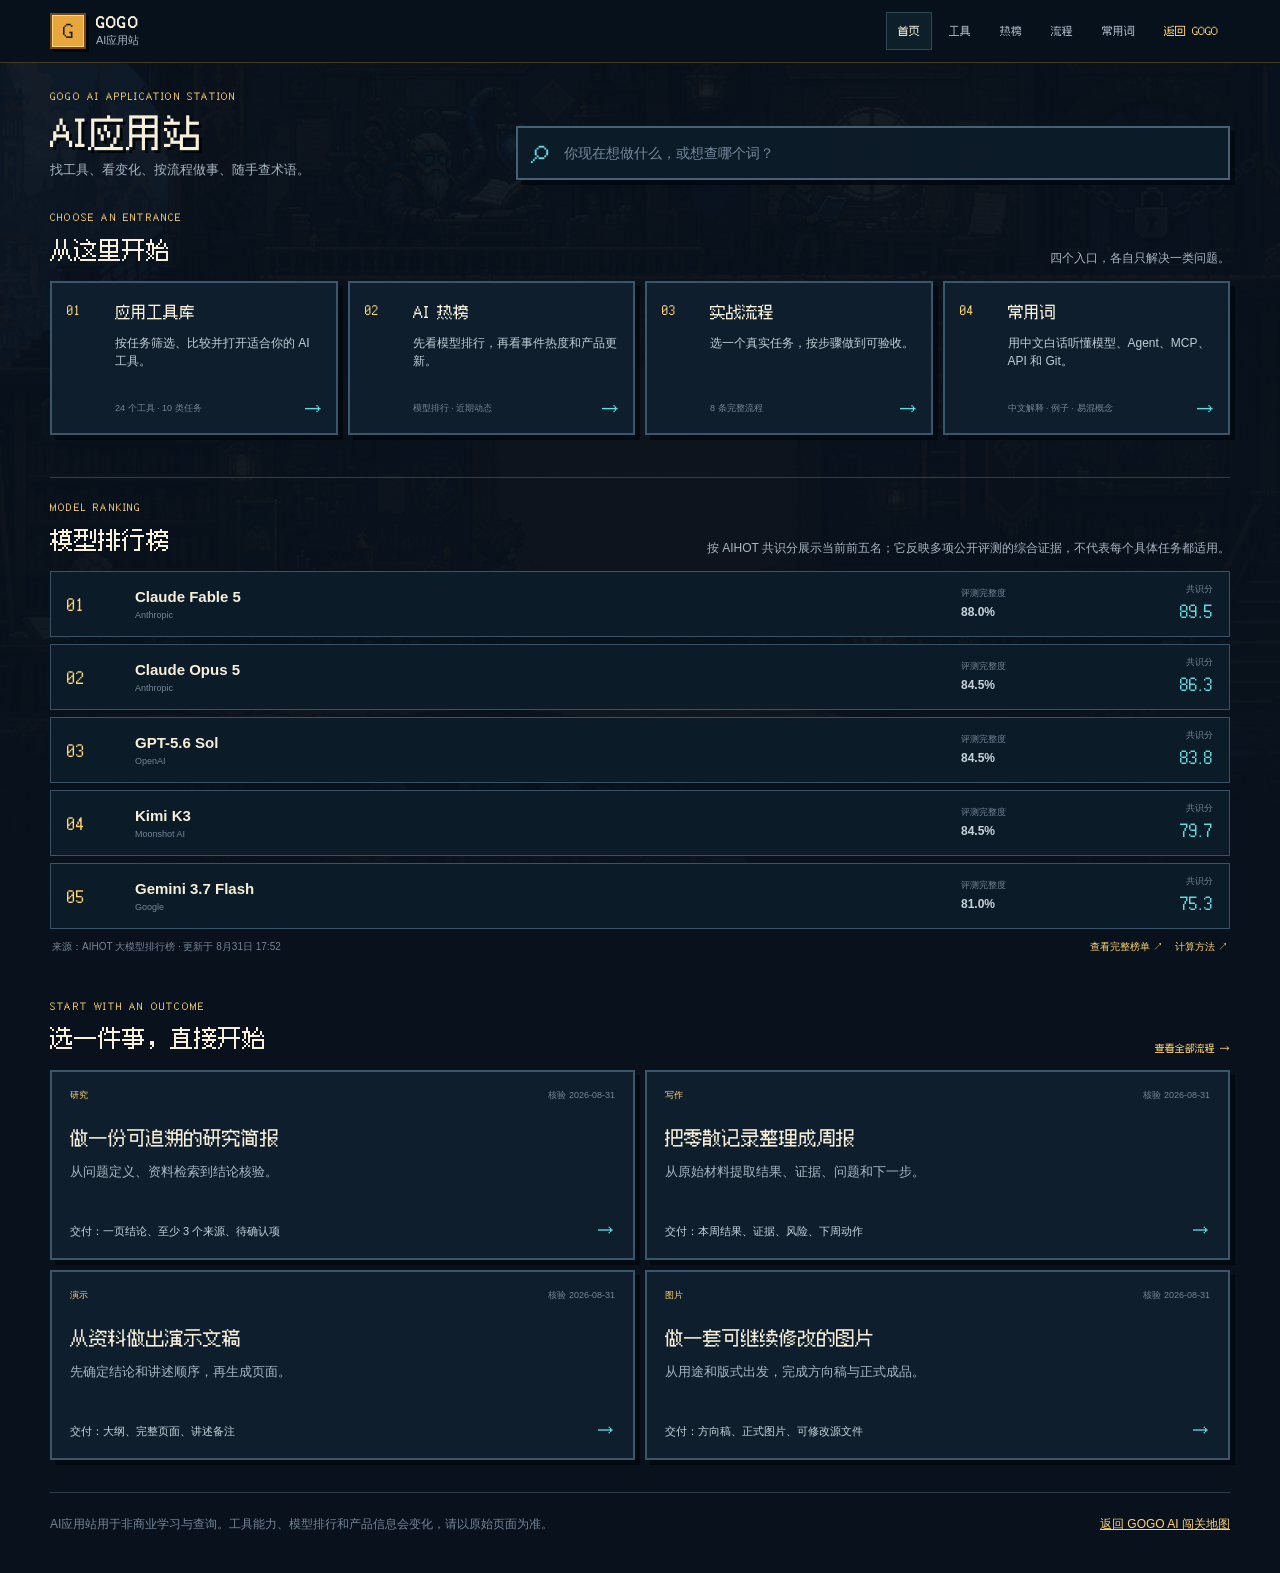
==== ai-tools.html @ c6ff5d8d "feat: launch AI application station" ====
<!doctype html>
<html lang="zh-CN">
<head>
  <meta charset="utf-8">
  <meta name="viewport" content="width=device-width, initial-scale=1">
  <meta name="description" content="GOGO AI应用站：找工具、看模型排行与 AI 动态、按实战流程完成任务，并用中文听懂常用词。">
  <meta name="theme-color" content="#08111c">
  <title>AI应用站 · GOGO</title>
  <link rel="icon" href="data:,">
  <link rel="stylesheet" href="ai-tools.css?v=20260831-station1">
  <script src="glossary-cards.js?v=20260831-station1" defer></script>
  <script src="ai-tools-data.js?v=20260831-catalog3" defer></script>
  <script src="ai-station-data.js?v=20260831-station1" defer></script>
  <script src="aihot-snapshot.js?v=20260831-station1" defer></script>
  <script src="ai-station.js?v=20260831-station1" defer></script>
  <script src="ai-tools.js?v=20260831-station1" defer></script>
</head>
<body>
  <a class="skip-link" href="#portal-grid">跳到主要内容</a>

  <header class="site-header">
    <div class="header-inner">
      <a class="brand" href="ai-tools.html" aria-label="返回 AI应用站首页">
        <span class="brand-mark" aria-hidden="true">G</span>
        <span class="brand-copy"><strong>GOGO</strong><small>AI应用站</small></span>
      </a>
      <nav class="top-nav" aria-label="AI应用站导航">
        <a href="ai-tools.html" data-nav-view="home">首页</a>
        <a href="?view=tools" data-nav-view="tools">工具</a>
        <a href="?view=hot" data-nav-view="hot">热榜</a>
        <a href="?view=flows" data-nav-view="flows">流程</a>
        <a href="?view=glossary" data-nav-view="glossary">常用词</a>
        <button id="header-compare" type="button" hidden disabled>对比 <span id="header-compare-count">0</span></button>
        <a class="back-link" href="index.html">返回 GOGO</a>
      </nav>
    </div>
  </header>

  <main>
    <section class="view-panel home-view" data-view-panel="home" aria-labelledby="home-title">
      <header class="home-hero">
        <div class="home-title-block">
          <p class="eyebrow">GOGO AI APPLICATION STATION</p>
          <h1 id="home-title">AI应用站</h1>
          <p>找工具、看变化、按流程做事、随手查术语。</p>
        </div>
        <div class="global-search-shell">
          <label class="sr-only" for="global-search">搜索工具、流程或常用词</label>
          <span class="search-icon" aria-hidden="true">⌕</span>
          <input id="global-search" type="search" autocomplete="off" placeholder="你现在想做什么，或想查哪个词？">
          <button id="clear-global-search" type="button" aria-label="清空全站搜索" hidden>×</button>
        </div>
      </header>

      <div class="global-search-results" id="global-search-results" aria-live="polite" hidden></div>

      <section class="portal-section" aria-labelledby="portal-title">
        <div class="section-heading compact-heading">
          <div>
            <p class="eyebrow">CHOOSE AN ENTRANCE</p>
            <h2 id="portal-title">从这里开始</h2>
          </div>
          <p>四个入口，各自只解决一类问题。</p>
        </div>
        <div class="portal-grid" id="portal-grid"></div>
      </section>

      <section class="ranking-section home-ranking" aria-labelledby="home-ranking-title">
        <div class="section-heading">
          <div>
            <p class="eyebrow">MODEL RANKING</p>
            <h2 id="home-ranking-title">模型排行榜</h2>
          </div>
          <p>按 AIHOT 共识分展示当前前五名；它反映多项公开评测的综合证据，不代表每个具体任务都适用。</p>
        </div>
        <div id="model-ranking-home"></div>
      </section>

      <section class="workflow-preview" aria-labelledby="home-workflow-title">
        <div class="section-heading">
          <div>
            <p class="eyebrow">START WITH AN OUTCOME</p>
            <h2 id="home-workflow-title">选一件事，直接开始</h2>
          </div>
          <a class="section-link" href="?view=flows">查看全部流程 →</a>
        </div>
        <div class="workflow-grid preview-grid" id="home-workflow-grid"></div>
      </section>
    </section>

    <section class="view-panel tools-view" data-view-panel="tools" aria-labelledby="page-title" hidden>
      <section class="catalog-intro">
        <div class="title-block">
          <p class="eyebrow">AI TOOL EXPLORER</p>
          <h1 id="page-title">应用工具库</h1>
          <p>搜索、筛选、比较，找到适合当前任务的工具。</p>
        </div>
        <div class="search-wrap">
          <label class="sr-only" for="tool-search">搜索 AI 工具或任务</label>
          <span class="search-icon" aria-hidden="true">⌕</span>
          <input id="tool-search" type="search" autocomplete="off" placeholder="你想用 AI 做什么？搜索工具或任务">
          <button id="clear-search" type="button" aria-label="清空搜索" hidden>×</button>
        </div>
      </section>

      <section class="filter-panel" aria-label="筛选工具">
        <div class="filter-group">
          <span class="filter-label">任务</span>
          <div class="category-filters" id="category-filters" role="group" aria-label="按任务筛选"></div>
        </div>
        <div class="filter-group region-row">
          <span class="filter-label">入口</span>
          <div class="region-filters" id="region-filters" role="group" aria-label="按产品入口筛选"></div>
          <button class="reset-button" id="reset-filters" type="button" hidden>清除筛选</button>
        </div>
      </section>

      <section class="tool-results" aria-labelledby="results-title">
        <div class="results-bar">
          <h2 id="results-title">全部工具</h2>
          <p id="result-count" role="status" aria-live="polite"></p>
        </div>
        <div class="tool-grid" id="tool-grid"></div>
        <div class="empty-state" id="empty-state" hidden>
          <strong>没有找到匹配工具</strong>
          <p>换一个关键词，或清除当前筛选。</p>
          <button type="button" data-reset-all>查看全部工具</button>
        </div>
      </section>

      <section class="comparison-preview" id="comparison" aria-labelledby="comparison-title">
        <div>
          <p class="eyebrow">COMPARE</p>
          <h2 id="comparison-title">能力对比</h2>
        </div>
        <p id="comparison-hint">从工具卡片中加入 2–4 个工具，即可横向查看能力。</p>
        <button id="section-compare" type="button" disabled>开始对比</button>
      </section>
    </section>

    <section class="view-panel hot-view" data-view-panel="hot" aria-labelledby="hot-title" hidden>
      <header class="page-intro">
        <p class="eyebrow">AI RANKING & UPDATES</p>
        <h1 id="hot-title">AI 热榜</h1>
        <p>先看模型排行，再看近期被集中关注的事件与产品更新。</p>
      </header>

      <section class="ranking-section" aria-labelledby="full-ranking-title">
        <div class="section-heading">
          <div>
            <p class="eyebrow">MODEL RANKING</p>
            <h2 id="full-ranking-title">模型排行榜</h2>
          </div>
          <p>默认按 AIHOT 共识分排序，展示前五名与评测完整度。</p>
        </div>
        <div id="model-ranking-full"></div>
      </section>

      <section class="news-section" aria-labelledby="event-news-title">
        <div class="section-heading">
          <div>
            <p class="eyebrow">EVENT ATTENTION</p>
            <h2 id="event-news-title">事件热度</h2>
          </div>
          <p>根据多个来源对同一事件的集中报道整理。</p>
        </div>
        <div class="news-grid event-grid" id="event-news-grid"></div>
      </section>

      <section class="news-section" aria-labelledby="product-news-title">
        <div class="section-heading">
          <div>
            <p class="eyebrow">PRODUCT UPDATES</p>
            <h2 id="product-news-title">产品关注</h2>
          </div>
          <p>最近一周值得继续打开原文核对的 AI 产品动态。</p>
        </div>
        <div class="news-grid product-grid" id="product-news-grid"></div>
      </section>

      <div class="live-status-row">
        <p id="aihot-live-status" role="status" aria-live="polite">当前显示最近一次同步 · 正在检查近期动态</p>
        <button id="retry-aihot" type="button" hidden>重新加载动态</button>
        <a href="https://aihot.virxact.com/" target="_blank" rel="noopener noreferrer">数据来源：AIHOT ↗</a>
      </div>
    </section>

    <section class="view-panel flows-view" data-view-panel="flows" aria-labelledby="flows-title" hidden>
      <header class="page-intro">
        <p class="eyebrow">AI WORKFLOWS</p>
        <h1 id="flows-title">实战流程</h1>
        <p>不从工具名字开始，先选你要完成的结果。</p>
      </header>

      <section aria-labelledby="workflow-grid-title">
        <div class="section-heading">
          <div>
            <p class="eyebrow">CHOOSE A RESULT</p>
            <h2 id="workflow-grid-title">选择你要完成的事</h2>
          </div>
          <p>每条流程都给出材料、步骤、工具和完成检查。</p>
        </div>
        <div class="workflow-grid" id="workflow-grid"></div>
      </section>

      <section class="method-section" aria-labelledby="method-title">
        <div class="section-heading">
          <div>
            <p class="eyebrow">USE AI WITH A METHOD</p>
            <h2 id="method-title">六张方法卡</h2>
          </div>
          <p>遇到不同任务时都能复用的基本判断。</p>
        </div>
        <div class="method-card-grid" id="method-card-grid"></div>
      </section>
    </section>

    <section class="view-panel glossary-view" data-view-panel="glossary" aria-labelledby="glossary-title" hidden>
      <header class="page-intro glossary-intro">
        <div>
          <p class="eyebrow">PLAIN CHINESE GLOSSARY</p>
          <h1 id="glossary-title">常用词</h1>
          <p>先用中文听懂，再决定要不要继续深入。</p>
        </div>
        <div class="search-wrap glossary-search-wrap">
          <label class="sr-only" for="glossary-search">搜索常用词</label>
          <span class="search-icon" aria-hidden="true">⌕</span>
          <input id="glossary-search" type="search" autocomplete="off" placeholder="搜索 Agent、MCP、部署、验收标准……">
        </div>
      </header>
      <section class="glossary-controls" aria-label="筛选常用词">
        <div class="category-filters" id="glossary-filters" role="group" aria-label="按词语类别筛选"></div>
        <p id="glossary-count" role="status" aria-live="polite"></p>
      </section>
      <div class="glossary-grid" id="glossary-grid"></div>
    </section>
  </main>

  <aside class="compare-tray" id="compare-tray" aria-label="已选对比工具" hidden>
    <div class="compare-selection">
      <span class="compare-label">已选对比</span>
      <div class="selected-tools" id="selected-tools"></div>
    </div>
    <div class="compare-actions">
      <button class="text-button" id="clear-comparison" type="button">清空</button>
      <button class="primary-button" id="open-comparison" type="button" disabled>对比 <span id="tray-count">0</span> 个工具</button>
    </div>
  </aside>

  <dialog class="tool-dialog" id="tool-dialog" aria-labelledby="tool-dialog-title">
    <div class="dialog-shell">
      <button class="dialog-close" type="button" data-close-dialog aria-label="关闭工具详情">×</button>
      <div id="tool-dialog-content"></div>
    </div>
  </dialog>

  <dialog class="compare-dialog" id="compare-dialog" aria-labelledby="compare-dialog-title">
    <div class="dialog-shell compare-shell">
      <div class="dialog-heading">
        <div>
          <p class="eyebrow">SIDE BY SIDE</p>
          <h2 id="compare-dialog-title">能力对比</h2>
        </div>
        <button class="dialog-close" type="button" data-close-comparison aria-label="关闭能力对比">×</button>
      </div>
      <div class="comparison-table-wrap" id="comparison-table-wrap"></div>
    </div>
  </dialog>

  <dialog class="content-dialog" id="workflow-dialog" aria-label="实战流程详情">
    <div class="dialog-shell content-dialog-shell">
      <button class="dialog-close" type="button" data-close-content-dialog aria-label="关闭实战流程">×</button>
      <div id="workflow-dialog-content"></div>
    </div>
  </dialog>

  <dialog class="content-dialog" id="term-dialog" aria-label="常用词解释">
    <div class="dialog-shell content-dialog-shell term-dialog-shell">
      <button class="dialog-close" type="button" data-close-content-dialog aria-label="关闭常用词解释">×</button>
      <div id="term-dialog-content"></div>
    </div>
  </dialog>

  <div class="toast" id="toast" role="status" aria-live="polite" hidden></div>

  <footer>
    <p>AI应用站用于非商业学习与查询。工具能力、模型排行和产品信息会变化，请以原始页面为准。</p>
    <a href="index.html">返回 GOGO AI 闯关地图</a>
  </footer>

  <noscript>请启用 JavaScript 使用导航、筛选、排行、流程和常用词。</noscript>
</body>
</html>
---- ai-tools.css ----
@font-face {
  font-family: "Fusion Pixel";
  src: url("assets/fonts/fusion-pixel-12px-proportional-zh-hans.woff2") format("woff2");
  font-display: swap;
}

:root {
  color-scheme: dark;
  --ink: #f7efd9;
  --muted: #a8b6c3;
  --faint: #748697;
  --night: #08111c;
  --night-2: #0d1a27;
  --panel: #112233;
  --panel-2: #172b3d;
  --line: rgba(119, 151, 172, 0.34);
  --line-strong: #466176;
  --gold: #e8a63d;
  --gold-hi: #ffd777;
  --cyan: #60dbe0;
  --green: #87d29a;
  --shadow: 5px 5px 0 rgba(1, 6, 12, 0.72);
  --pixel: "Fusion Pixel", "Hiragino Sans GB", "Microsoft YaHei", sans-serif;
  --body: "Hiragino Sans GB", "Microsoft YaHei", sans-serif;
}

* { box-sizing: border-box; }
html { scroll-behavior: smooth; }
body {
  min-width: 320px;
  margin: 0;
  background:
    linear-gradient(rgba(8, 17, 28, 0.94), rgba(8, 17, 28, 0.985)),
    url("assets/pixel-guild-hall.webp?v=20260827-webp1") center top / cover fixed,
    var(--night);
  color: var(--ink);
  font-family: var(--body);
  line-height: 1.55;
  -webkit-font-smoothing: antialiased;
}

a, button, input { font: inherit; }
a, button { -webkit-tap-highlight-color: transparent; }
a { color: inherit; }
button { color: inherit; }
button:focus-visible, a:focus-visible, input:focus-visible {
  outline: 3px solid var(--gold-hi);
  outline-offset: 3px;
}
[hidden] { display: none !important; }
.sr-only {
  position: absolute;
  width: 1px;
  height: 1px;
  padding: 0;
  margin: -1px;
  overflow: hidden;
  clip: rect(0, 0, 0, 0);
  white-space: nowrap;
  border: 0;
}

.skip-link {
  position: fixed;
  top: 8px;
  left: 8px;
  z-index: 100;
  min-height: 44px;
  padding: 9px 14px;
  background: var(--gold-hi);
  color: #23180a;
  font-weight: 900;
  transform: translateY(-160%);
}
.skip-link:focus { transform: translateY(0); }

.site-header {
  position: sticky;
  top: 0;
  z-index: 20;
  border-bottom: 1px solid rgba(230, 164, 58, 0.28);
  background: rgba(8, 17, 28, 0.94);
  backdrop-filter: blur(12px);
}
.header-inner {
  display: flex;
  width: min(1180px, calc(100% - 32px));
  min-height: 62px;
  margin: 0 auto;
  align-items: center;
  justify-content: space-between;
  gap: 18px;
}
.brand {
  display: inline-flex;
  min-width: 0;
  min-height: 44px;
  align-items: center;
  gap: 10px;
  text-decoration: none;
}
.brand-mark {
  display: grid;
  width: 36px;
  height: 36px;
  flex: 0 0 auto;
  place-items: center;
  border: 2px solid #71481e;
  background: var(--gold);
  box-shadow: 3px 3px 0 #02070b, inset 0 0 0 1px var(--gold-hi);
  color: #13202d;
  font-family: var(--pixel);
  font-size: 19px;
}
.brand-copy {
  display: flex;
  min-width: 0;
  flex-direction: column;
  line-height: 1.05;
}
.brand strong {
  font-family: var(--pixel);
  font-size: 15px;
  letter-spacing: 0.08em;
}
.brand small {
  max-width: 150px;
  margin-top: 4px;
  overflow: hidden;
  color: var(--muted);
  font-size: 11px;
  text-overflow: ellipsis;
  white-space: nowrap;
}
.top-nav {
  display: flex;
  align-items: center;
  gap: 5px;
}
.top-nav a, .top-nav button {
  display: inline-flex;
  min-height: 38px;
  align-items: center;
  gap: 6px;
  padding: 7px 11px;
  border: 1px solid transparent;
  background: transparent;
  color: var(--muted);
  font-family: var(--pixel);
  font-size: 11px;
  text-decoration: none;
  cursor: pointer;
}
.top-nav a:hover, .top-nav button:hover:not(:disabled), .top-nav a[aria-current="page"] {
  border-color: var(--line);
  background: rgba(89, 216, 223, 0.07);
  color: var(--ink);
}
.top-nav button:disabled { cursor: default; opacity: 0.46; }
.top-nav button span {
  display: grid;
  min-width: 20px;
  height: 20px;
  place-items: center;
  border-radius: 999px;
  background: var(--panel-2);
  color: var(--gold-hi);
  font-family: var(--body);
  font-size: 11px;
}
.top-nav .back-link { color: var(--gold-hi); }

main, footer {
  width: min(1180px, calc(100% - 32px));
  margin-inline: auto;
}
.catalog-intro {
  display: grid;
  grid-template-columns: minmax(280px, 0.72fr) minmax(420px, 1.28fr);
  gap: clamp(24px, 5vw, 72px);
  align-items: end;
  padding: 24px 0 16px;
}
.eyebrow {
  margin: 0 0 5px;
  color: var(--gold-hi);
  font-family: var(--pixel);
  font-size: 10px;
  letter-spacing: 0.12em;
}
h1, h2, h3, p { overflow-wrap: anywhere; }
h1 {
  margin: 0;
  font-family: var(--pixel);
  font-size: clamp(27px, 3.4vw, 38px);
  font-weight: 400;
  line-height: 1.15;
  text-shadow: 3px 3px 0 #02070b;
}
.title-block > p:last-child {
  margin: 7px 0 0;
  color: var(--muted);
  font-size: 13px;
}
.search-wrap {
  position: relative;
  display: flex;
  height: 52px;
  align-items: center;
  border: 2px solid var(--line-strong);
  background: rgba(13, 27, 41, 0.97);
  box-shadow: var(--shadow);
}
.search-wrap:focus-within { border-color: var(--gold); }
.search-icon {
  width: 46px;
  flex: 0 0 46px;
  color: var(--cyan);
  font-family: var(--pixel);
  font-size: 23px;
  text-align: center;
}
.search-wrap input {
  width: 100%;
  min-width: 0;
  height: 100%;
  padding: 0 48px 0 0;
  border: 0;
  outline: 0;
  background: transparent;
  color: var(--ink);
  font-size: 15px;
}
.search-wrap input::placeholder { color: #7f91a1; }
.search-wrap button {
  position: absolute;
  right: 7px;
  display: grid;
  width: 36px;
  height: 36px;
  place-items: center;
  border: 0;
  background: transparent;
  color: var(--muted);
  cursor: pointer;
  font-size: 22px;
}

.filter-panel {
  padding: 11px 13px;
  border: 2px solid rgba(70, 97, 118, 0.72);
  background: rgba(10, 22, 34, 0.92);
  box-shadow: 4px 4px 0 rgba(1, 6, 12, 0.54);
}
.filter-group {
  display: flex;
  min-width: 0;
  align-items: center;
  gap: 10px;
}
.filter-group + .filter-group {
  margin-top: 8px;
  padding-top: 8px;
  border-top: 1px solid rgba(119, 151, 172, 0.18);
}
.filter-label {
  width: 34px;
  flex: 0 0 34px;
  color: var(--faint);
  font-family: var(--pixel);
  font-size: 10px;
}
.category-filters, .region-filters {
  display: flex;
  min-width: 0;
  flex-wrap: wrap;
  gap: 6px;
}
.filter-chip, .reset-button {
  min-height: 32px;
  padding: 5px 10px;
  border: 1px solid #375064;
  background: #0e1d2b;
  color: var(--muted);
  cursor: pointer;
  font-size: 12px;
}
.filter-chip:hover, .filter-chip[aria-pressed="true"] {
  border-color: var(--gold);
  background: #263344;
  color: var(--gold-hi);
}
.reset-button {
  margin-left: auto;
  border-color: transparent;
  background: transparent;
  color: var(--cyan);
}

.tool-results { padding: 13px 0 28px; }
.results-bar {
  display: flex;
  min-height: 36px;
  align-items: center;
  justify-content: space-between;
  gap: 20px;
}
.results-bar h2 {
  margin: 0;
  font-family: var(--pixel);
  font-size: 16px;
  font-weight: 400;
}
.results-bar p {
  margin: 0;
  color: var(--faint);
  font-size: 12px;
}
.tool-grid {
  display: grid;
  grid-template-columns: repeat(4, minmax(0, 1fr));
  gap: 12px;
}
.tool-card {
  display: flex;
  min-width: 0;
  min-height: 196px;
  flex-direction: column;
  padding: 14px;
  border: 2px solid #344d60;
  background: rgba(16, 31, 46, 0.97);
  box-shadow: 4px 4px 0 rgba(1, 6, 12, 0.68);
  transition: border-color 140ms ease, transform 140ms ease;
}
.tool-card:hover {
  border-color: #5c7b90;
  transform: translateY(-2px);
}
.tool-card-head {
  display: grid;
  grid-template-columns: 40px minmax(0, 1fr) auto;
  gap: 10px;
  align-items: center;
}
.tool-mark {
  display: grid;
  width: 40px;
  height: 40px;
  flex: 0 0 auto;
  place-items: center;
  border: 2px solid color-mix(in srgb, var(--tool-accent) 66%, #1a2c3b);
  background: color-mix(in srgb, var(--tool-accent) 13%, #0d1b29);
  color: var(--tool-accent);
  font-family: var(--pixel);
  font-size: 13px;
  box-shadow: 2px 2px 0 #02070b;
}
.tool-mark-large {
  width: 58px;
  height: 58px;
  font-size: 18px;
}
.tool-identity { min-width: 0; }
.tool-identity h3 {
  margin: 0;
  overflow: hidden;
  font-size: 16px;
  line-height: 1.2;
  text-overflow: ellipsis;
  white-space: nowrap;
}
.region-badge {
  display: block;
  max-width: 100%;
  margin-top: 4px;
  overflow: hidden;
  color: var(--faint);
  font-size: 10px;
  text-overflow: ellipsis;
  white-space: nowrap;
}
.region-badge.domestic { color: var(--green); }
.compare-toggle {
  min-height: 30px;
  padding: 4px 7px;
  border: 1px solid #405d70;
  background: transparent;
  color: #b8c7d2;
  cursor: pointer;
  font-size: 10px;
  white-space: nowrap;
}
.compare-toggle:hover, .compare-toggle[aria-pressed="true"] {
  border-color: var(--cyan);
  background: rgba(89, 216, 223, 0.1);
  color: var(--cyan);
}
.tool-summary {
  display: -webkit-box;
  min-height: 42px;
  margin: 12px 0 7px;
  overflow: hidden;
  color: #c8d4dc;
  font-size: 13px;
  line-height: 1.6;
  -webkit-box-orient: vertical;
  -webkit-line-clamp: 2;
}
.tool-tags {
  display: flex;
  min-width: 0;
  gap: 5px;
  overflow: hidden;
  white-space: nowrap;
}
.tool-tags span {
  max-width: 96px;
  overflow: hidden;
  padding: 3px 6px;
  border: 1px solid rgba(89, 216, 223, 0.22);
  background: rgba(89, 216, 223, 0.06);
  color: #a9dce0;
  font-size: 9px;
  text-overflow: ellipsis;
}
.tool-actions {
  display: grid;
  grid-template-columns: 0.7fr 1.3fr;
  gap: 7px;
  margin-top: auto;
  padding-top: 12px;
}
.detail-button, .official-link {
  display: inline-flex;
  min-height: 34px;
  align-items: center;
  justify-content: center;
  padding: 6px 9px;
  border: 1px solid #405b6e;
  background: #0e1d2b;
  color: var(--muted);
  cursor: pointer;
  font-size: 11px;
  text-decoration: none;
}
.official-link {
  border-color: #6f4c25;
  background: #263142;
  color: var(--gold-hi);
}
.detail-button:hover, .official-link:hover {
  border-color: var(--gold);
  color: var(--ink);
}

.empty-state {
  padding: 54px 20px;
  border: 2px dashed var(--line-strong);
  color: var(--muted);
  text-align: center;
}
.empty-state strong { color: var(--ink); font-size: 18px; }
.empty-state p { margin: 7px 0 16px; }
.empty-state button {
  min-height: 40px;
  padding: 7px 14px;
  border: 1px solid var(--gold);
  background: transparent;
  color: var(--gold-hi);
  cursor: pointer;
}

.comparison-preview {
  display: grid;
  grid-template-columns: auto minmax(0, 1fr) auto;
  gap: 26px;
  align-items: center;
  margin: 8px 0 48px;
  padding: 18px 20px;
  border: 2px solid var(--line);
  background: rgba(13, 27, 41, 0.92);
}
.comparison-preview h2 {
  margin: 0;
  font-family: var(--pixel);
  font-size: 19px;
  font-weight: 400;
}
.comparison-preview > p {
  margin: 0;
  color: var(--muted);
  font-size: 13px;
}
.comparison-preview > button, .primary-button, .secondary-button {
  display: inline-flex;
  min-height: 42px;
  align-items: center;
  justify-content: center;
  padding: 8px 15px;
  border: 2px solid #6b471f;
  background: var(--gold);
  color: #152231;
  cursor: pointer;
  font-family: var(--pixel);
  font-size: 11px;
  font-weight: 800;
  text-decoration: none;
}
.comparison-preview > button:disabled { cursor: default; filter: grayscale(0.8); opacity: 0.44; }
.secondary-button {
  border-color: var(--line-strong);
  background: var(--panel);
  color: var(--ink);
}

.compare-tray {
  position: fixed;
  right: 50%;
  bottom: 18px;
  z-index: 30;
  display: flex;
  width: min(900px, calc(100% - 28px));
  min-height: 68px;
  align-items: center;
  justify-content: space-between;
  gap: 18px;
  padding: 10px 12px 10px 16px;
  border: 2px solid var(--gold);
  background: rgba(12, 25, 38, 0.98);
  box-shadow: 7px 7px 0 rgba(1, 6, 12, 0.84);
  transform: translateX(50%);
}
.compare-selection {
  display: flex;
  min-width: 0;
  align-items: center;
  gap: 10px;
}
.compare-label {
  flex: 0 0 auto;
  color: var(--gold-hi);
  font-family: var(--pixel);
  font-size: 10px;
}
.selected-tools {
  display: flex;
  min-width: 0;
  gap: 6px;
  overflow-x: auto;
}
.selected-chip {
  display: inline-flex;
  min-height: 32px;
  flex: 0 0 auto;
  align-items: center;
  gap: 6px;
  padding: 4px 4px 4px 9px;
  border: 1px solid #3f5a6e;
  background: #132638;
  color: #d7e1e7;
  font-size: 11px;
}
.selected-chip button {
  display: grid;
  width: 24px;
  height: 24px;
  place-items: center;
  border: 0;
  background: transparent;
  color: var(--muted);
  cursor: pointer;
}
.compare-actions {
  display: flex;
  flex: 0 0 auto;
  align-items: center;
  gap: 7px;
}
.text-button {
  min-height: 38px;
  padding: 6px 9px;
  border: 0;
  background: transparent;
  color: var(--muted);
  cursor: pointer;
}
.primary-button {
  min-height: 42px;
  box-shadow: 3px 3px 0 #02070b;
}
.primary-button:disabled { cursor: default; opacity: 0.45; }

dialog {
  max-width: calc(100% - 28px);
  max-height: calc(100dvh - 28px);
  padding: 0;
  border: 0;
  background: transparent;
  color: var(--ink);
}
dialog::backdrop { background: rgba(2, 7, 12, 0.78); backdrop-filter: blur(4px); }
.tool-dialog { width: min(620px, calc(100% - 28px)); }
.compare-dialog { width: min(1080px, calc(100% - 28px)); }
.dialog-shell {
  position: relative;
  max-height: calc(100dvh - 28px);
  overflow: auto;
  padding: clamp(22px, 4vw, 34px);
  border: 3px solid #486277;
  background: #0e1d2b;
  box-shadow: 8px 8px 0 rgba(1, 6, 12, 0.78);
}
.dialog-close {
  position: absolute;
  top: 10px;
  right: 10px;
  z-index: 2;
  display: grid;
  width: 40px;
  height: 40px;
  place-items: center;
  border: 1px solid #3e586c;
  background: #102233;
  color: var(--muted);
  cursor: pointer;
  font-size: 22px;
}
.tool-dialog-hero {
  display: grid;
  grid-template-columns: 58px minmax(0, 1fr);
  gap: 18px;
  align-items: start;
  padding-right: 42px;
}
.dialog-meta {
  margin: 0 0 3px;
  color: var(--cyan);
  font-size: 11px;
}
.tool-dialog h2, .compare-dialog h2 {
  margin: 0;
  font-family: var(--pixel);
  font-size: clamp(24px, 4vw, 34px);
  font-weight: 400;
}
.dialog-summary { margin: 8px 0 0; color: var(--muted); }
.tool-dialog-grid {
  display: grid;
  grid-template-columns: 1.2fr 1fr;
  gap: 10px;
  margin-top: 24px;
}
.tool-info-block {
  padding: 15px;
  border: 1px solid #344f62;
  background: #102233;
}
.tool-info-block:first-child { grid-row: span 2; }
.tool-info-block h3 {
  margin: 0 0 9px;
  color: var(--gold-hi);
  font-family: var(--pixel);
  font-size: 11px;
}
.tool-info-block p, .tool-info-block ul {
  margin: 0;
  color: #c2d0d9;
  font-size: 13px;
}
.tool-info-block ul { padding-left: 19px; }
.tool-info-block li + li { margin-top: 7px; }
.tool-context {
  display: flex;
  align-items: center;
  justify-content: space-between;
  gap: 18px;
  margin-top: 12px;
  color: var(--faint);
  font-size: 11px;
}
.platform-list {
  display: flex;
  flex-wrap: wrap;
  align-items: center;
  gap: 5px;
}
.platform-list strong {
  margin-right: 3px;
  color: var(--muted);
  font-weight: 600;
}
.platform-list span {
  padding: 3px 7px;
  border: 1px solid #385367;
  background: #102233;
  color: #bcd0db;
}
.verified-note { margin: 0; white-space: nowrap; }
.dialog-actions {
  display: flex;
  justify-content: flex-end;
  gap: 9px;
  margin-top: 18px;
}
.dialog-heading {
  display: flex;
  align-items: start;
  justify-content: space-between;
  gap: 30px;
  padding-right: 46px;
}
.comparison-table-wrap {
  margin-top: 22px;
  overflow: auto;
  border: 1px solid #3e586c;
}
.comparison-table {
  width: 100%;
  min-width: 650px;
  border-collapse: collapse;
  background: #0c1925;
}
.comparison-table th, .comparison-table td {
  min-width: 130px;
  padding: 13px 12px;
  border-right: 1px solid #2e4658;
  border-bottom: 1px solid #2e4658;
  text-align: center;
}
.comparison-table th:first-child {
  position: sticky;
  left: 0;
  z-index: 1;
  min-width: 116px;
  background: #102233;
  color: var(--muted);
  text-align: left;
}
.comparison-table thead th {
  background: #14283a;
  color: var(--ink);
}
.compare-tool-name { display: block; }
.compare-platforms {
  display: block;
  max-width: 150px;
  margin: 5px auto 0;
  overflow: hidden;
  color: var(--faint);
  font-size: 9px;
  font-weight: 400;
  text-overflow: ellipsis;
  white-space: nowrap;
}
.comparison-table thead a {
  display: inline-block;
  margin-top: 5px;
  color: var(--gold-hi);
  font-size: 10px;
  font-weight: 400;
  text-decoration: none;
}
.comparison-table td span {
  display: inline-block;
  min-width: 50px;
  padding: 3px 7px;
  border-radius: 999px;
  font-size: 11px;
}
.capability-strong { background: rgba(130, 197, 138, 0.17); color: #a8e5b0; }
.capability-supported { background: rgba(89, 216, 223, 0.14); color: #a9e8eb; }
.capability-limited { background: rgba(230, 164, 58, 0.13); color: var(--gold-hi); }
.capability-none { color: #667b8d; }

.toast {
  position: fixed;
  right: 50%;
  bottom: 100px;
  z-index: 50;
  padding: 10px 14px;
  border: 1px solid var(--gold);
  background: #101f2d;
  box-shadow: var(--shadow);
  color: var(--ink);
  font-size: 12px;
  transform: translateX(50%);
}

footer {
  display: flex;
  justify-content: space-between;
  gap: 24px;
  padding: 22px 0 40px;
  border-top: 1px solid var(--line);
  color: var(--faint);
  font-size: 12px;
}
footer p { margin: 0; }
footer a { color: var(--gold-hi); }

@media (max-width: 900px) {
  .catalog-intro { grid-template-columns: 1fr; gap: 14px; }
  .tool-grid { grid-template-columns: repeat(3, minmax(0, 1fr)); }
}

@media (max-width: 680px) {
  .header-inner, main, footer { width: min(100% - 24px, 1180px); }
  .header-inner { min-height: 56px; gap: 8px; }
  .brand { gap: 7px; }
  .brand-mark { width: 32px; height: 32px; font-size: 16px; }
  .brand small { display: none; }
  .top-nav { gap: 2px; }
  .top-nav a, .top-nav button {
    min-height: 34px;
    padding: 5px 7px;
    font-size: 9px;
  }
  .top-nav button span { min-width: 17px; height: 17px; font-size: 9px; }
  .catalog-intro { gap: 10px; padding: 14px 0 10px; }
  .eyebrow { display: none; }
  h1 { font-size: 24px; }
  .title-block > p:last-child { margin-top: 4px; font-size: 11px; }
  .search-wrap { height: 46px; box-shadow: 3px 3px 0 rgba(1, 6, 12, 0.7); }
  .search-icon { width: 38px; flex-basis: 38px; font-size: 20px; }
  .search-wrap input { padding-right: 42px; font-size: 13px; }
  .filter-panel { padding: 8px; }
  .filter-group {
    display: grid;
    grid-template-columns: 26px minmax(0, 1fr);
    gap: 6px;
  }
  .filter-group + .filter-group { margin-top: 6px; padding-top: 6px; }
  .filter-label { width: 26px; }
  .category-filters {
    display: grid;
    grid-template-columns: repeat(4, minmax(0, 1fr));
    gap: 4px;
  }
  .filter-chip {
    min-width: 0;
    min-height: 31px;
    padding: 4px 2px;
    overflow: hidden;
    font-size: 9px;
    text-overflow: ellipsis;
    white-space: nowrap;
  }
  .region-row { grid-template-columns: 26px minmax(0, 1fr) auto; }
  .region-filters { display: grid; grid-template-columns: repeat(3, minmax(0, 1fr)); gap: 4px; }
  .reset-button { margin: 0; padding-inline: 4px; font-size: 9px; }
  .tool-results { padding-top: 8px; }
  .results-bar { min-height: 30px; }
  .results-bar h2 { font-size: 13px; }
  .tool-grid { grid-template-columns: repeat(2, minmax(0, 1fr)); gap: 8px; }
  .tool-card { min-height: 202px; padding: 10px; box-shadow: 3px 3px 0 rgba(1, 6, 12, 0.68); }
  .tool-card-head { grid-template-columns: 34px minmax(0, 1fr); gap: 7px; }
  .tool-mark { width: 34px; height: 34px; font-size: 11px; }
  .tool-identity h3 { font-size: 13px; }
  .region-badge { font-size: 8px; }
  .compare-toggle {
    grid-column: 1 / -1;
    min-height: 27px;
    padding: 3px 5px;
    font-size: 9px;
  }
  .tool-summary {
    min-height: 45px;
    margin: 8px 0 6px;
    font-size: 11px;
    line-height: 1.45;
    -webkit-line-clamp: 3;
  }
  .tool-tags span { max-width: 70px; font-size: 8px; }
  .tool-tags span:nth-child(n+3) { display: none; }
  .tool-actions { gap: 5px; padding-top: 8px; }
  .detail-button, .official-link { min-height: 31px; padding: 4px; font-size: 9px; }
  .comparison-preview {
    grid-template-columns: 1fr auto;
    gap: 8px 14px;
    margin-bottom: 34px;
    padding: 14px;
  }
  .comparison-preview > p { grid-column: 1 / -1; grid-row: 2; font-size: 11px; }
  .comparison-preview h2 { font-size: 15px; }
  .comparison-preview > button { grid-column: 2; grid-row: 1; min-height: 36px; padding: 6px 10px; font-size: 9px; }
  .compare-tray {
    bottom: 8px;
    min-height: 60px;
    gap: 7px;
    padding: 7px 8px;
  }
  .compare-label { display: none; }
  .selected-chip { min-height: 29px; font-size: 9px; }
  .selected-chip button { width: 21px; height: 21px; }
  .text-button { display: none; }
  .primary-button { min-height: 38px; padding: 6px 10px; font-size: 9px; white-space: nowrap; }
  .dialog-shell { padding: 20px 14px; }
  .tool-dialog-hero { grid-template-columns: 48px minmax(0, 1fr); gap: 12px; padding-right: 36px; }
  .tool-mark-large { width: 48px; height: 48px; }
  .tool-dialog h2, .compare-dialog h2 { font-size: 23px; }
  .tool-dialog-grid { grid-template-columns: 1fr; }
  .tool-info-block:first-child { grid-row: auto; }
  .tool-context { display: block; }
  .verified-note { margin-top: 8px; white-space: normal; }
  .dialog-actions { display: grid; grid-template-columns: 1fr 1fr; }
  .dialog-actions > * { width: 100%; }
  footer { display: block; }
  footer a { display: inline-block; margin-top: 8px; }
}

/* AI application station shell */
.view-panel { min-height: 62vh; }
.view-panel[hidden] { display: none !important; }
.home-hero,
.page-intro {
  display: grid;
  grid-template-columns: minmax(260px, 0.72fr) minmax(420px, 1.28fr);
  gap: clamp(22px, 5vw, 70px);
  align-items: end;
  padding: 26px 0 18px;
}
.page-intro { display: block; max-width: 760px; padding-bottom: 24px; }
.home-title-block > p:last-child,
.page-intro > p:last-child,
.page-intro > div > p:last-child {
  margin: 7px 0 0;
  color: var(--muted);
  font-size: 13px;
}
.global-search-shell {
  position: relative;
  display: flex;
  height: 54px;
  align-items: center;
  border: 2px solid var(--line-strong);
  background: rgba(13, 27, 41, 0.97);
  box-shadow: var(--shadow);
}
.global-search-shell:focus-within { border-color: var(--gold); }
.global-search-shell input {
  width: 100%;
  height: 100%;
  padding: 0 50px 0 0;
  border: 0;
  outline: 0;
  background: transparent;
  color: var(--ink);
  font-size: 14px;
}
.global-search-shell input::placeholder { color: #758a9c; }
.global-search-shell button,
.search-wrap button {
  position: absolute;
  right: 7px;
  width: 36px;
  height: 36px;
  border: 0;
  background: transparent;
  color: var(--muted);
  cursor: pointer;
}
.global-search-results {
  display: grid;
  grid-template-columns: repeat(3, minmax(0, 1fr));
  gap: 10px;
  margin: 0 0 18px;
  padding: 12px;
  border: 1px solid var(--line-strong);
  background: rgba(13, 26, 39, 0.98);
  box-shadow: var(--shadow);
}
.global-result-group h2 {
  margin: 0 0 8px;
  color: var(--gold-hi);
  font-family: var(--pixel);
  font-size: 11px;
}
.global-result-list { display: grid; gap: 6px; }
.global-result-list a {
  display: block;
  min-height: 56px;
  padding: 9px 10px;
  border: 1px solid #344f63;
  background: #0c1a27;
  text-decoration: none;
}
.global-result-list a:hover { border-color: var(--cyan); }
.global-result-list strong,
.global-result-list span { display: block; }
.global-result-list strong { font-size: 12px; }
.global-result-list span {
  margin-top: 3px;
  color: var(--muted);
  font-size: 10px;
  line-height: 1.4;
}
.portal-section,
.ranking-section,
.workflow-preview,
.news-section,
.method-section { padding: 12px 0 32px; }
.section-heading {
  display: flex;
  min-height: 58px;
  align-items: end;
  justify-content: space-between;
  gap: 26px;
  margin-bottom: 13px;
}
.section-heading h2 {
  margin: 0;
  font-family: var(--pixel);
  font-size: clamp(18px, 2vw, 24px);
  font-weight: 400;
}
.section-heading > p {
  max-width: 620px;
  margin: 0;
  color: var(--muted);
  font-size: 12px;
  text-align: right;
}
.compact-heading { min-height: 42px; }
.section-link {
  color: var(--gold-hi);
  font-family: var(--pixel);
  font-size: 10px;
  text-decoration: none;
}
.section-link:hover { color: var(--cyan); }
.portal-grid {
  display: grid;
  grid-template-columns: repeat(4, minmax(0, 1fr));
  gap: 10px;
}
.portal-card {
  position: relative;
  display: grid;
  min-height: 154px;
  grid-template-columns: 38px minmax(0, 1fr);
  gap: 10px;
  padding: 17px 15px;
  border: 2px solid #39566a;
  background: rgba(15, 31, 45, 0.96);
  box-shadow: var(--shadow);
  text-decoration: none;
  transition: border-color 140ms ease, transform 140ms ease, background 140ms ease;
}
.portal-card:hover {
  border-color: var(--gold);
  background: #152a3c;
  transform: translateY(-2px);
}
.portal-order {
  color: var(--gold-hi);
  font-family: var(--pixel);
  font-size: 13px;
}
.portal-copy { display: flex; min-width: 0; flex-direction: column; }
.portal-copy strong {
  font-family: var(--pixel);
  font-size: 16px;
  font-weight: 400;
}
.portal-copy > span {
  margin-top: 9px;
  color: #c2ced7;
  font-size: 12px;
  line-height: 1.55;
}
.portal-copy small {
  margin-top: auto;
  padding-top: 9px;
  color: var(--faint);
  font-size: 9px;
}
.portal-arrow {
  position: absolute;
  right: 14px;
  bottom: 12px;
  color: var(--cyan);
  font-family: var(--pixel);
  font-size: 17px;
}
.home-ranking {
  margin-top: 10px;
  padding-top: 22px;
  border-top: 1px solid var(--line);
}
.model-ranking-list {
  display: grid;
  gap: 7px;
  margin: 0;
  padding: 0;
  list-style: none;
}
.model-ranking-row { min-width: 0; }
.model-ranking-row a {
  display: grid;
  min-height: 66px;
  grid-template-columns: 56px minmax(0, 1fr) 136px 104px;
  gap: 12px;
  align-items: center;
  padding: 10px 16px;
  border: 1px solid #385367;
  background: rgba(13, 28, 41, 0.96);
  text-decoration: none;
  transition: border-color 140ms ease, background 140ms ease;
}
.model-ranking-row a:hover { border-color: var(--gold); background: #152a3c; }
.model-rank {
  color: var(--gold-hi);
  font-family: var(--pixel);
  font-size: 17px;
}
.model-identity,
.model-coverage,
.model-score { display: flex; min-width: 0; flex-direction: column; }
.model-identity strong { overflow: hidden; font-size: 15px; text-overflow: ellipsis; white-space: nowrap; }
.model-identity small,
.model-coverage small,
.model-score small { color: var(--faint); font-size: 9px; }
.model-coverage strong { margin-top: 2px; color: #c8d4db; font-size: 12px; }
.model-score { align-items: end; }
.model-score strong {
  color: var(--cyan);
  font-family: var(--pixel);
  font-size: 18px;
  font-weight: 400;
}
.source-line {
  display: flex;
  justify-content: space-between;
  gap: 20px;
  padding: 10px 2px 0;
  color: var(--faint);
  font-size: 10px;
}
.source-links { display: flex; gap: 12px; }
.source-line a { color: var(--gold-hi); text-decoration: none; }
.source-line a:hover { color: var(--cyan); }
.workflow-grid {
  display: grid;
  grid-template-columns: repeat(2, minmax(0, 1fr));
  gap: 10px;
}
.workflow-card {
  position: relative;
  display: flex;
  min-height: 228px;
  flex-direction: column;
  align-items: stretch;
  padding: 20px 22px;
  border: 2px solid #39566a;
  background: rgba(15, 31, 45, 0.96);
  color: var(--ink);
  text-align: left;
  box-shadow: var(--shadow);
  cursor: pointer;
  transition: border-color 140ms ease, transform 140ms ease, background 140ms ease;
}
.workflow-card:hover { border-color: var(--gold); background: #152a3c; transform: translateY(-2px); }
.workflow-card.compact { min-height: 190px; padding: 17px 18px; }
.workflow-card-meta {
  display: flex;
  justify-content: space-between;
  gap: 12px;
  color: var(--gold-hi);
  font-size: 9px;
}
.workflow-card-meta span:last-child { color: var(--faint); }
.workflow-card > strong {
  margin-top: 22px;
  font-family: var(--pixel);
  font-size: 19px;
  font-weight: 400;
  line-height: 1.45;
}
.workflow-card-summary { margin-top: 10px; color: var(--muted); font-size: 13px; }
.workflow-deliverable {
  margin-top: auto;
  padding-top: 16px;
  color: #c8d5dd;
  font-size: 11px;
}
.workflow-arrow {
  position: absolute;
  right: 19px;
  bottom: 15px;
  color: var(--cyan);
  font-family: var(--pixel);
  font-size: 16px;
}
.method-section { margin-top: 18px; border-top: 1px solid var(--line); }
.method-card-grid { display: grid; grid-template-columns: repeat(2, minmax(0, 1fr)); gap: 8px; }
.method-card {
  position: relative;
  display: grid;
  min-height: 116px;
  grid-template-columns: 48px minmax(0, 1fr);
  gap: 10px 14px;
  align-content: center;
  padding: 15px 48px 15px 16px;
  border: 1px solid #385367;
  background: #0e1d2a;
  text-decoration: none;
}
.method-card:hover { border-color: var(--cyan); }
.method-order { grid-row: 1 / 3; color: var(--gold-hi); font-family: var(--pixel); }
.method-card strong { font-size: 15px; }
.method-card > span:nth-child(3) { color: var(--muted); font-size: 11px; }
.method-arrow { position: absolute; right: 15px; bottom: 13px; color: var(--cyan); }
.news-grid { display: grid; gap: 10px; }
.event-grid { grid-template-columns: repeat(3, minmax(0, 1fr)); }
.product-grid { grid-template-columns: repeat(2, minmax(0, 1fr)); }
.news-card {
  position: relative;
  display: flex;
  min-height: 206px;
  flex-direction: column;
  padding: 18px 20px 42px;
  border: 1px solid #385367;
  background: rgba(14, 29, 42, 0.96);
  text-decoration: none;
  box-shadow: 4px 4px 0 rgba(1, 6, 12, 0.64);
  transition: border-color 140ms ease, transform 140ms ease;
}
.news-card:hover { border-color: var(--gold); transform: translateY(-2px); }
.news-rank { color: var(--gold-hi); font-family: var(--pixel); font-size: 13px; }
.news-label { margin-top: 12px; color: var(--cyan); font-size: 9px; }
.news-card > strong { margin-top: 12px; font-size: 17px; line-height: 1.5; }
.news-summary {
  display: -webkit-box;
  margin-top: 10px;
  overflow: hidden;
  color: var(--muted);
  font-size: 12px;
  -webkit-box-orient: vertical;
  -webkit-line-clamp: 3;
}
.news-meta { margin-top: auto; padding-top: 14px; color: var(--faint); font-size: 9px; }
.news-arrow { position: absolute; right: 18px; bottom: 14px; color: var(--gold-hi); font-size: 10px; }
.live-status-row {
  display: flex;
  flex-wrap: wrap;
  align-items: center;
  justify-content: space-between;
  gap: 10px;
  margin: 0 0 34px;
  padding: 12px 14px;
  border: 1px solid var(--line);
  color: var(--faint);
  font-size: 10px;
}
.live-status-row p { margin: 0; }
.live-status-row a { color: var(--gold-hi); text-decoration: none; }
.live-status-row button {
  min-height: 34px;
  padding: 5px 10px;
  border: 1px solid var(--line-strong);
  background: #102233;
  cursor: pointer;
}
.glossary-intro { display: grid; max-width: none; }
.glossary-search-wrap { align-self: end; }
.glossary-controls {
  display: flex;
  align-items: center;
  justify-content: space-between;
  gap: 20px;
  margin-bottom: 12px;
  padding: 10px;
  border: 1px solid var(--line);
  background: rgba(13, 27, 41, 0.93);
}
.glossary-controls p { margin: 0; color: var(--faint); font-size: 10px; white-space: nowrap; }
.glossary-grid { display: grid; grid-template-columns: repeat(3, minmax(0, 1fr)); gap: 10px; padding-bottom: 36px; }
.term-card {
  display: flex;
  min-height: 208px;
  flex-direction: column;
  align-items: stretch;
  padding: 18px;
  border: 1px solid #385367;
  background: rgba(14, 29, 42, 0.96);
  color: var(--ink);
  text-align: left;
  cursor: pointer;
  transition: border-color 140ms ease, transform 140ms ease;
}
.term-card:hover { border-color: var(--cyan); transform: translateY(-2px); }
.term-group { color: var(--gold-hi); font-size: 9px; }
.term-card > strong { margin-top: 17px; font-family: var(--pixel); font-size: 18px; font-weight: 400; }
.term-card > small { margin-top: 5px; color: var(--faint); font-size: 10px; }
.term-summary { margin-top: 12px; color: var(--muted); font-size: 12px; line-height: 1.65; }
.term-arrow { margin-top: auto; padding-top: 14px; color: var(--cyan); font-size: 10px; }
.content-empty {
  grid-column: 1 / -1;
  margin: 0;
  padding: 32px 20px;
  border: 1px dashed var(--line-strong);
  color: var(--muted);
  text-align: center;
}
.content-dialog { width: min(900px, calc(100% - 24px)); max-width: none; }
.content-dialog-shell { padding: 28px; }
.content-dialog-head { padding-right: 42px; }
.content-dialog-head h2 { margin: 4px 0 0; font-family: var(--pixel); font-size: 28px; font-weight: 400; }
.deliverable-callout {
  margin: 18px 0 0;
  padding: 12px 14px;
  border-left: 3px solid var(--gold);
  background: #17283a;
  color: var(--ink);
  font-size: 13px;
}
.content-detail-grid { display: grid; grid-template-columns: repeat(2, minmax(0, 1fr)); gap: 10px; margin-top: 18px; }
.detail-block {
  padding: 15px 16px;
  border: 1px solid #385367;
  background: #0d1d2a;
}
.detail-block h3,
.related-section h3,
.term-example h3 { margin: 0 0 9px; color: var(--gold-hi); font-family: var(--pixel); font-size: 11px; }
.detail-block p,
.detail-block ol,
.detail-block ul,
.term-example p { margin: 0; color: #c4d0d8; font-size: 12px; }
.detail-block ol,
.detail-block ul { padding-left: 20px; }
.detail-block li + li { margin-top: 7px; }
.detail-block.standalone { margin-top: 18px; }
.related-section { margin-top: 18px; }
.related-links { display: flex; flex-wrap: wrap; gap: 7px; }
.related-links a {
  padding: 7px 10px;
  border: 1px solid #385367;
  background: #102233;
  color: var(--cyan);
  font-size: 11px;
  text-decoration: none;
}
.term-translation { margin: 5px 0 0; color: var(--cyan); font-size: 12px; }
.term-example {
  margin-top: 12px;
  padding: 15px 16px;
  border: 1px solid #6c542c;
  background: #211d18;
}

@media (max-width: 980px) {
  .portal-grid { grid-template-columns: repeat(2, minmax(0, 1fr)); }
  .event-grid { grid-template-columns: repeat(2, minmax(0, 1fr)); }
  .glossary-grid { grid-template-columns: repeat(2, minmax(0, 1fr)); }
}

@media (max-width: 680px) {
  .site-header { position: relative; }
  .header-inner { flex-wrap: wrap; padding: 7px 0 6px; }
  .top-nav {
    width: 100%;
    order: 2;
    overflow-x: auto;
    padding-bottom: 2px;
    scrollbar-width: none;
  }
  .top-nav::-webkit-scrollbar { display: none; }
  .top-nav a, .top-nav button { flex: 0 0 auto; }
  .top-nav .back-link { margin-left: auto; }
  .home-hero,
  .glossary-intro { grid-template-columns: 1fr; gap: 12px; padding: 16px 0 12px; }
  .page-intro { padding: 16px 0 18px; }
  .home-title-block > p:last-child,
  .page-intro > p:last-child,
  .page-intro > div > p:last-child { margin-top: 4px; font-size: 11px; }
  .global-search-shell { height: 46px; box-shadow: 3px 3px 0 rgba(1, 6, 12, 0.7); }
  .global-search-shell input { font-size: 12px; }
  .global-search-results { grid-template-columns: 1fr; }
  .portal-section,
  .ranking-section,
  .workflow-preview,
  .news-section,
  .method-section { padding: 8px 0 24px; }
  .section-heading { min-height: 0; align-items: start; gap: 9px; margin-bottom: 9px; }
  .section-heading h2 { font-size: 15px; }
  .section-heading > p { max-width: 54%; font-size: 9px; line-height: 1.5; }
  .section-link { font-size: 9px; }
  .portal-grid { grid-template-columns: repeat(2, minmax(0, 1fr)); gap: 7px; }
  .portal-card {
    min-height: 148px;
    grid-template-columns: 26px minmax(0, 1fr);
    gap: 6px;
    padding: 12px 10px;
    box-shadow: 3px 3px 0 rgba(1, 6, 12, 0.68);
  }
  .portal-order { font-size: 10px; }
  .portal-copy strong { font-size: 13px; }
  .portal-copy > span { margin-top: 7px; font-size: 10px; line-height: 1.5; }
  .portal-copy small { padding-top: 6px; font-size: 8px; }
  .portal-arrow { right: 9px; bottom: 8px; font-size: 13px; }
  .home-ranking { margin-top: 5px; padding-top: 16px; }
  .model-ranking-list { gap: 5px; }
  .model-ranking-row a {
    min-height: 58px;
    grid-template-columns: 34px minmax(0, 1fr) 66px;
    gap: 7px;
    padding: 8px 9px;
  }
  .model-rank { font-size: 12px; }
  .model-identity strong { font-size: 12px; }
  .model-identity small,
  .model-score small { font-size: 8px; }
  .model-coverage { display: none; }
  .model-score strong { font-size: 14px; }
  .source-line { display: block; font-size: 8px; line-height: 1.6; }
  .source-links { margin-top: 5px; }
  .workflow-grid,
  .method-card-grid,
  .event-grid,
  .product-grid { grid-template-columns: 1fr; }
  .workflow-card,
  .workflow-card.compact { min-height: 184px; padding: 15px; }
  .workflow-card > strong { margin-top: 16px; font-size: 15px; }
  .workflow-card-summary { font-size: 11px; }
  .workflow-deliverable { padding-right: 26px; font-size: 10px; }
  .method-card { min-height: 104px; }
  .news-card { min-height: 184px; padding: 15px 16px 38px; }
  .news-card > strong { font-size: 14px; }
  .glossary-controls { display: block; padding: 8px; }
  .glossary-controls .category-filters { grid-template-columns: repeat(3, minmax(0, 1fr)); }
  .glossary-controls p { margin-top: 7px; text-align: right; }
  .glossary-grid { grid-template-columns: repeat(2, minmax(0, 1fr)); gap: 7px; }
  .term-card { min-height: 190px; padding: 13px; }
  .term-card > strong { margin-top: 13px; font-size: 14px; }
  .term-card > small { font-size: 8px; }
  .term-summary { margin-top: 9px; font-size: 10px; }
  .content-dialog-shell { padding: 21px 14px; }
  .content-dialog-head h2 { font-size: 22px; }
  .content-detail-grid { grid-template-columns: 1fr; }
  .live-status-row { align-items: flex-start; }
}

@media (max-width: 350px) {
  .portal-card { min-height: 158px; }
  .portal-copy > span { font-size: 9px; }
  .glossary-grid { grid-template-columns: 1fr; }
}

@media (prefers-reduced-motion: reduce) {
  html { scroll-behavior: auto; }
  *, *::before, *::after {
    scroll-behavior: auto !important;
    transition-duration: 0.001ms !important;
    animation-duration: 0.001ms !important;
  }
}
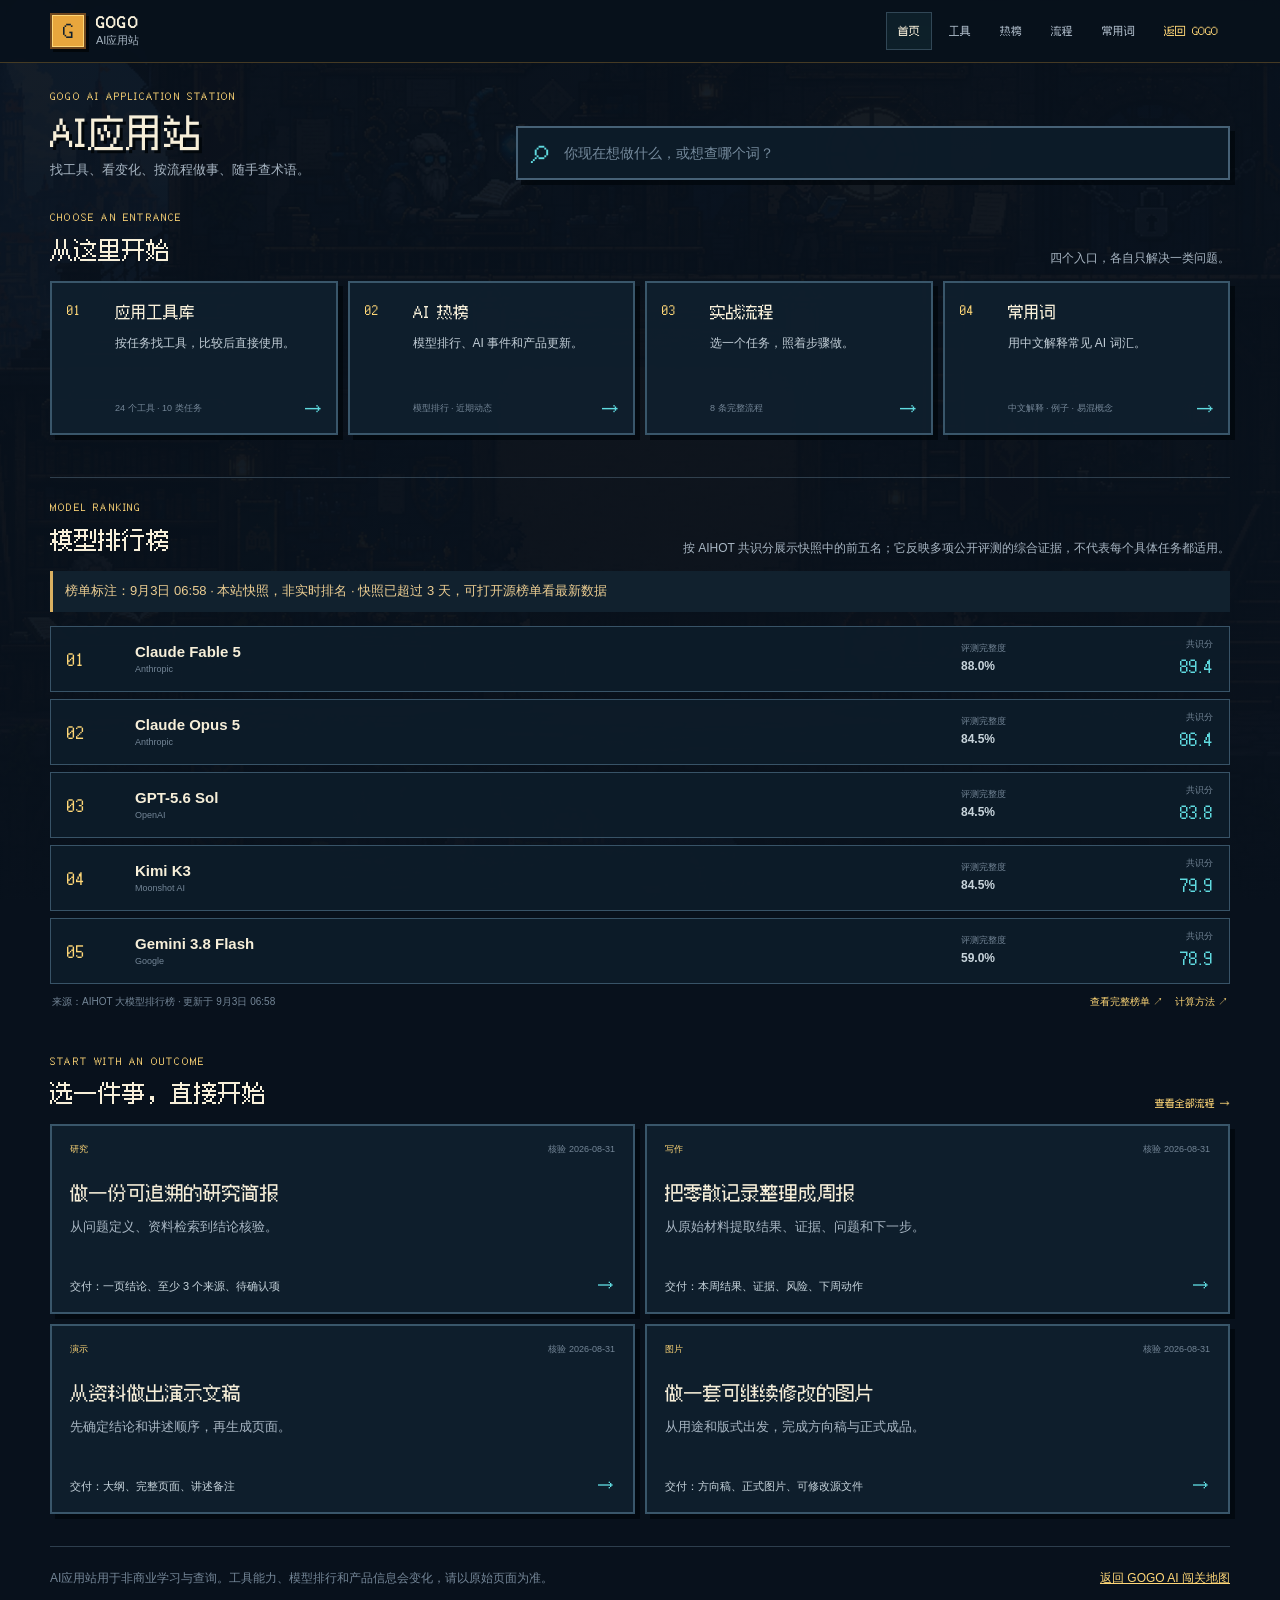
==== commit 9a48f666: "feat: simplify learning flow and improve mobile reading experience" ====
--- a/ai-tools.html
+++ b/ai-tools.html
@@ -7,12 +7,14 @@
   <meta name="theme-color" content="#08111c">
   <title>AI应用站 · GOGO</title>
   <link rel="icon" href="data:,">
-  <link rel="stylesheet" href="ai-tools.css?v=20260831-station1">
-  <script src="glossary-cards.js?v=20260831-station1" defer></script>
+  <link rel="stylesheet" href="ai-tools.css?v=20260907-experience1">
+  <link rel="stylesheet" href="learning-examples.css?v=20260907-experience1">
+  <script src="learning-experience.js?v=20260907-experience1" defer></script>
+  <script src="glossary-cards.js?v=20260907-experience1" defer></script>
   <script src="ai-tools-data.js?v=20260831-catalog3" defer></script>
-  <script src="ai-station-data.js?v=20260831-station1" defer></script>
+  <script src="ai-station-data.js?v=20260907-experience1" defer></script>
   <script src="aihot-snapshot.js?v=20260831-station1" defer></script>
-  <script src="ai-station.js?v=20260831-station1" defer></script>
+  <script src="ai-station.js?v=20260907-experience1" defer></script>
   <script src="ai-tools.js?v=20260831-station1" defer></script>
 </head>
 <body>
@@ -71,7 +73,7 @@
             <p class="eyebrow">MODEL RANKING</p>
             <h2 id="home-ranking-title">模型排行榜</h2>
           </div>
-          <p>按 AIHOT 共识分展示当前前五名；它反映多项公开评测的综合证据，不代表每个具体任务都适用。</p>
+          <p>按 AIHOT 共识分展示快照中的前五名；它反映多项公开评测的综合证据，不代表每个具体任务都适用。</p>
         </div>
         <div id="model-ranking-home"></div>
       </section>
@@ -164,6 +166,7 @@
           </div>
           <p>根据多个来源对同一事件的集中报道整理。</p>
         </div>
+        <p class="module-freshness" id="aihot-event-status" role="status"></p>
         <div class="news-grid event-grid" id="event-news-grid"></div>
       </section>
 
@@ -175,6 +178,7 @@
           </div>
           <p>最近一周值得继续打开原文核对的 AI 产品动态。</p>
         </div>
+        <p class="module-freshness" id="aihot-product-status" role="status"></p>
         <div class="news-grid product-grid" id="product-news-grid"></div>
       </section>
 
--- a/ai-tools.css
+++ b/ai-tools.css
@@ -1447,6 +1447,52 @@
   .glossary-grid { grid-template-columns: 1fr; }
 }
 
+/* Shared reading scale: retain pixel headings without shrinking body copy. */
+.module-freshness { padding: 10px 12px; margin: 0 0 14px; border-left: 3px solid #568c91; color: #bbcbd1; background: #11212e; font: 13px/1.6 "PingFang SC", "Microsoft YaHei", sans-serif; }
+.module-freshness.is-stale { border-color: #d9b061; color: #edce92; }
+.term-more { margin-top: 16px; border-top: 1px solid var(--line); }
+.term-more > summary { padding: 14px 0; cursor: pointer; color: #9edcd8; min-height: 44px; }
+.term-more > summary:focus-visible { outline: 2px solid var(--gold); }
+.term-example p, .detail-block p, .detail-block li { font-size: 15px; line-height: 1.8; }
+@media (max-width: 640px) {
+  .top-nav { flex-wrap: wrap; gap: 4px; }
+  .top-nav a, .top-nav button { font-size: 13px; line-height: 1.4; min-height: 44px; padding: 10px 8px; }
+  .title-block > p:last-child, .home-title-block > p:last-child, .page-intro > p:last-child, .page-intro > div > p:last-child { font-size: 15px; line-height: 1.65; }
+  .section-heading > p, .portal-copy > small, .source-line, .model-identity small, .model-score small, .workflow-card-meta, .term-card > small { font-size: 12px; line-height: 1.6; }
+  .portal-card { min-height: 172px; padding: 14px 12px; }
+  .portal-copy > strong { font-size: 17px; }
+  .portal-copy > span { font-size: 14px; line-height: 1.65; }
+  .portal-copy > small { margin-top: 14px; }
+  .portal-order { font-size: 12px; }
+  .portal-grid { gap: 10px; }
+  .tool-grid { grid-template-columns: 1fr; }
+  .tool-card { padding: 18px; }
+  .tool-card h3 { font-size: 20px; }
+  .tool-card > p, .tool-description, .workflow-card-summary, .term-summary, .news-card p { font-size: 15px; line-height: 1.7; }
+  .tool-type, .tool-tags span, .workflow-deliverable, .filter-label, .result-count, .live-status-row { font-size: 12px; }
+  .category-filters { grid-template-columns: repeat(3, minmax(0, 1fr)); }
+  .filter-chip { min-height: 44px; font-size: 13px; padding: 9px 6px; }
+  .region-badge { font-size: 12px; }
+  .reset-button { font-size: 12px; min-height: 44px; }
+  .detail-button, .official-link, .primary-button, .compare-toggle { min-height: 44px; font-size: 13px; padding: 9px 12px; }
+  .glossary-grid { grid-template-columns: 1fr; }
+  .term-card { min-height: 0; padding: 18px; }
+  .term-card > strong { font-size: 20px; margin-top: 8px; }
+  .term-summary { margin-top: 10px; }
+  .term-group, .term-arrow { font-size: 12px; }
+  .workflow-card > strong, .news-card strong { font-size: 18px; line-height: 1.5; }
+  .model-identity strong { font-size: 15px; }
+  .source-line { gap: 10px; }
+  .source-links a { display: inline-flex; align-items: center; min-height: 44px; }
+  .content-dialog-head .dialog-summary, .dialog-summary, .detail-block p, .detail-block li { font-size: 15px; }
+  .global-search-shell input, .search-box input, .search-wrap input { font-size: 16px; }
+}
+@media (max-width: 350px) {
+  .portal-grid { grid-template-columns: 1fr; }
+  .portal-card { min-height: 0; }
+  .portal-copy > span { font-size: 14px; }
+}
+
 @media (prefers-reduced-motion: reduce) {
   html { scroll-behavior: auto; }
   *, *::before, *::after {
--- a/learning-examples.css
+++ b/learning-examples.css
@@ -0,0 +1,31 @@
+.lx-sample { margin: 22px 0; border: 2px solid #46727a; background: #101f2b; color: #edf3f0; font: 15px/1.75 "PingFang SC", "Microsoft YaHei", sans-serif; }
+.lx-sample > summary { padding: 14px 18px; min-height: 48px; color: #8ee5df; cursor: pointer; font-weight: 650; }
+.lx-sample > summary:focus-visible { outline: 3px solid #f3c969; outline-offset: 3px; }
+.lx-sample-body { padding: 0 18px 18px; }
+.lx-sample-body h3 { margin: 16px 0 8px; font: 650 16px/1.5 "PingFang SC", sans-serif; }
+.lx-sample-label { color: #aabfc4; font-size: 12px; }
+.lx-sample blockquote { margin: 0; padding: 12px 16px; border-left: 3px solid #eac571; background: #192f3b; }
+.lx-sample table { width: 100%; border-collapse: collapse; table-layout: fixed; }
+.lx-sample caption { text-align: left; margin-bottom: 8px; }
+.lx-sample th, .lx-sample td { border: 1px solid #49626d; padding: 10px; text-align: left; overflow-wrap: anywhere; }
+.lx-sample th { background: #263f48; }
+.lx-sample-note { padding-top: 12px; color: #c2d2d7; }
+.lx-slides { display: grid; grid-template-columns: repeat(3, minmax(0, 1fr)); gap: 10px; }
+.lx-slides > section { min-height: 180px; padding: 18px; border: 2px solid #8b7446; background: #ead9ae; color: #24343d; }
+.lx-slides small { color: #4d5660; font-size: 12px; }
+.lx-slides h4 { margin: 20px 0 10px; font-size: 18px; line-height: 1.45; }
+.lx-slides p { font-size: 14px; }
+.lx-visual-pair { display: grid; grid-template-columns: repeat(2, minmax(0, 1fr)); gap: 12px; }
+.lx-visual-pair figure { min-width: 0; margin: 0; }
+.lx-visual-pair svg { width: 100%; display: block; border: 2px solid #526770; }
+.lx-visual-pair figcaption { padding-top: 8px; font-size: 13px; }
+.lx-report { display: grid; grid-template-columns: 90px 1fr; margin: 0; border: 1px solid #49626d; }
+.lx-report dt, .lx-report dd { margin: 0; padding: 10px; border-bottom: 1px solid #49626d; }
+.lx-report dt { color: #8ee5df; background: #192f3b; }
+@media (max-width: 600px) {
+  .lx-slides { grid-template-columns: 1fr; }
+  .lx-slides > section { min-height: 0; }
+  .lx-sample-body { padding: 0 12px 12px; }
+  .lx-visual-pair { gap: 8px; }
+  .lx-report { grid-template-columns: 90px minmax(0, 1fr); }
+}
